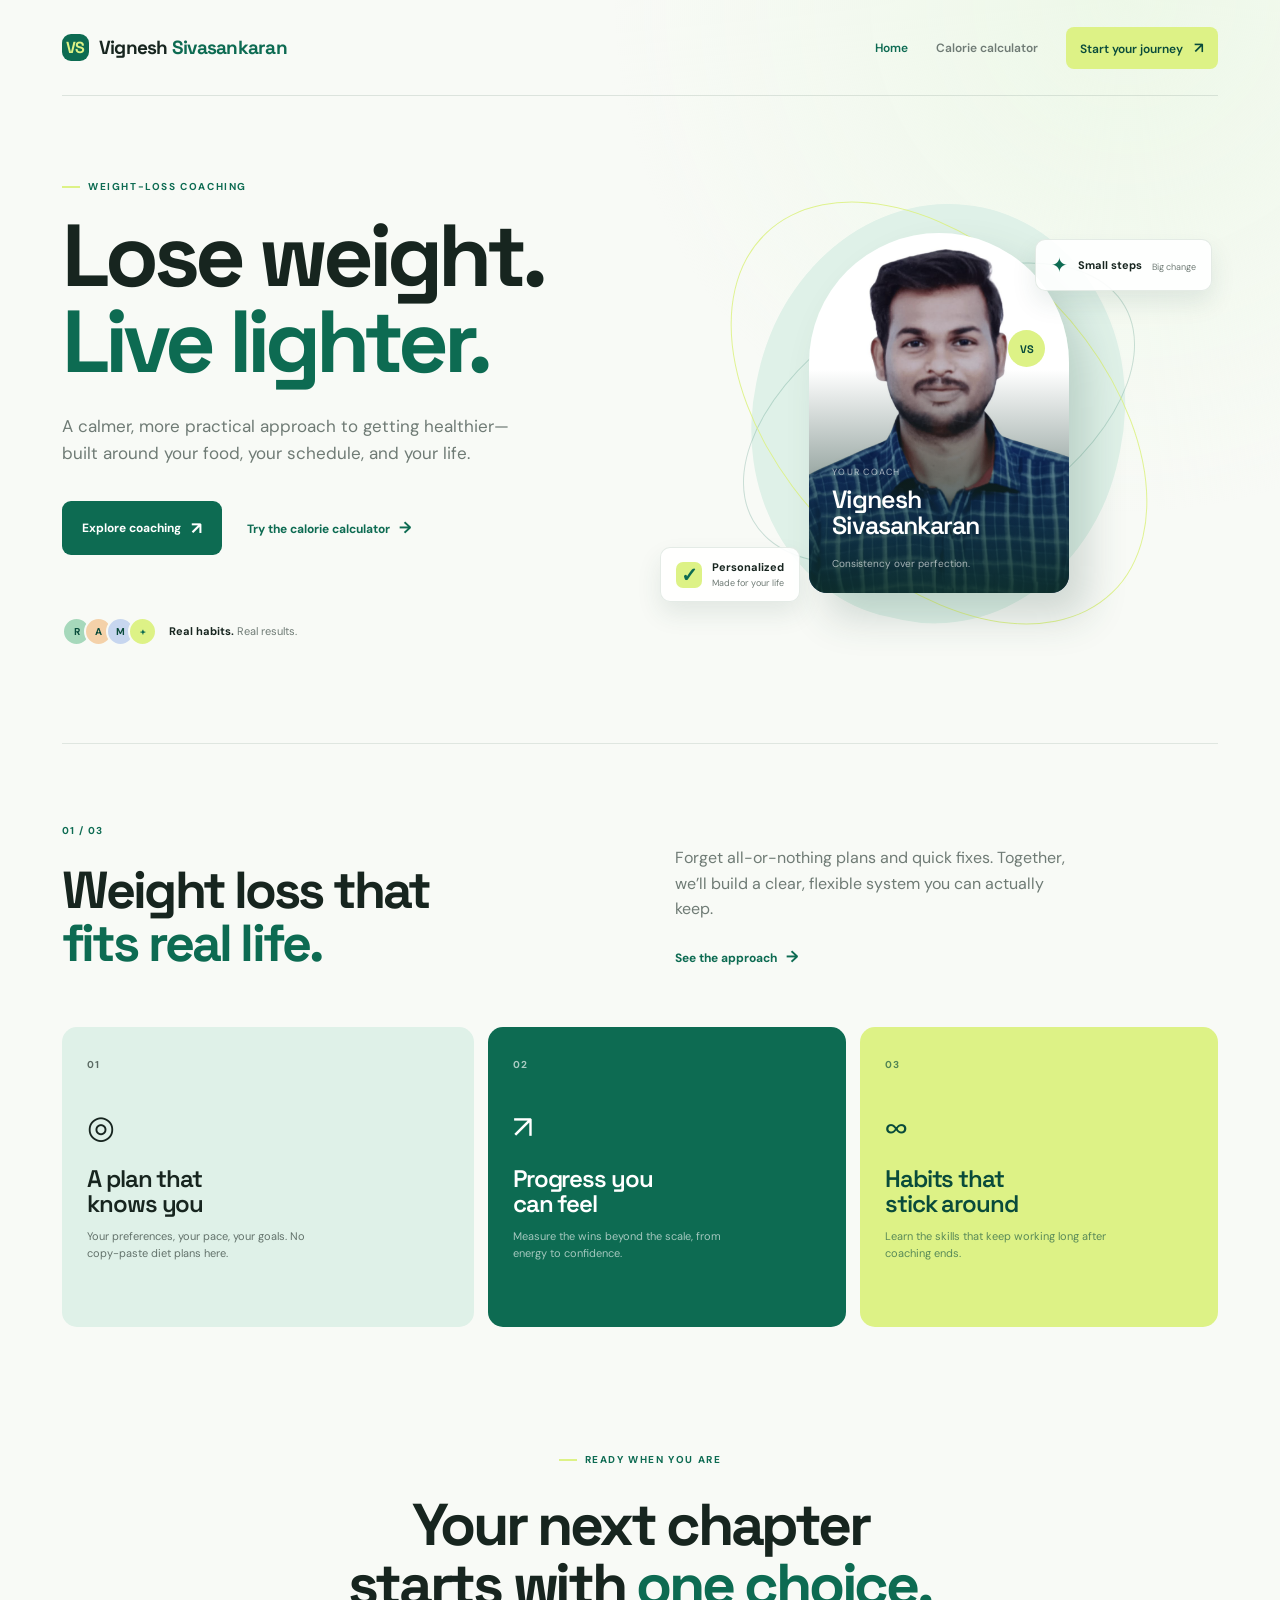
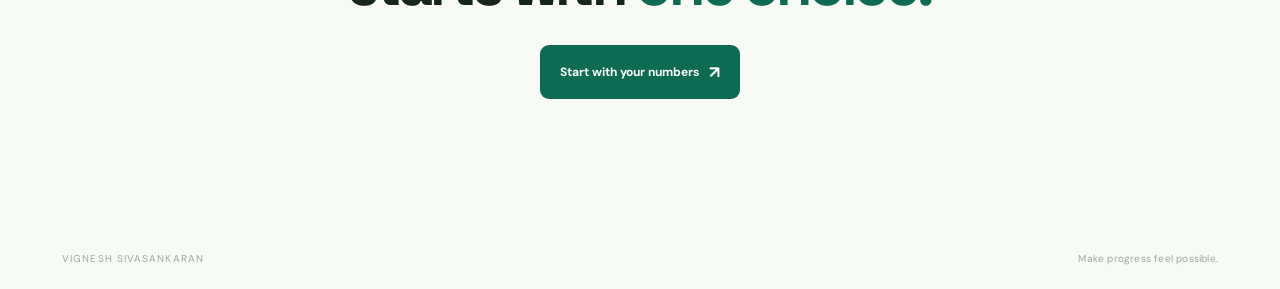
==== index.html @ 62a4c71b "Initial commit" ====
<!doctype html>
<html lang="en">
<head>
  <meta charset="UTF-8" />
  <meta name="viewport" content="width=device-width, initial-scale=1.0" />
  <meta name="description" content="Weight-loss coaching with Vignesh Sivasankaran. Build a healthier routine that fits your real life." />
  <title>Vignesh Sivasankaran | Weight-loss coach</title>
  <link rel="preconnect" href="https://fonts.googleapis.com">
  <link rel="preconnect" href="https://fonts.gstatic.com" crossorigin>
  <link href="https://fonts.googleapis.com/css2?family=DM+Sans:wght@400;500;600;700&family=Space+Grotesk:wght@500;600;700&display=swap" rel="stylesheet">
  <link rel="stylesheet" href="styles.css" />
</head>
<body class="home-page">
  <div class="page-shell">
    <header class="topbar">
      <a class="brand" href="index.html" aria-label="Vignesh Sivasankaran home"><span class="brand-mark" aria-hidden="true">VS</span><span>Vignesh <span class="brand-accent">Sivasankaran</span></span></a>
      <nav class="site-nav" aria-label="Main navigation"><a class="active" href="index.html">Home</a><a href="calculator.html">Calorie calculator</a><a class="nav-cta" href="#start">Start your journey <span aria-hidden="true">↗</span></a></nav>
      <button class="menu-toggle" type="button" aria-label="Toggle navigation" aria-expanded="false">☰</button>
    </header>
    <main>
      <section class="home-hero">
        <div class="home-hero-copy"><div class="eyebrow"><span></span> WEIGHT-LOSS COACHING</div><h1>Lose weight.<br><em>Live lighter.</em></h1><p class="hero-lead">A calmer, more practical approach to getting healthier—built around your food, your schedule, and your life.</p><div class="hero-actions"><a class="primary-button" href="#start">Explore coaching <span aria-hidden="true">↗</span></a><a class="text-link" href="calculator.html">Try the calorie calculator <span aria-hidden="true">→</span></a></div><div class="hero-proof"><div class="avatar-stack"><span>R</span><span>A</span><span>M</span><span>+</span></div><span><strong>Real habits.</strong> Real results.</span></div></div>
        <div class="coach-visual" aria-label="Vignesh Sivasankaran, weight-loss coach"><div class="visual-orbit orbit-one"></div><div class="visual-orbit orbit-two"></div><img class="coach-photo" src="My_Pic.jpeg" alt="Vignesh Sivasankaran, weight-loss coach" /><div class="coach-card"><div class="coach-initials">VS</div><span class="coach-role">YOUR COACH</span><strong>Vignesh<br>Sivasankaran</strong><span class="coach-caption">Consistency over perfection.</span></div><div class="floating-note note-top"><span>✦</span><strong>Small steps</strong><small>Big change</small></div><div class="floating-note note-bottom"><span class="check">✓</span><div><strong>Personalized</strong><small>Made for your life</small></div></div></div>
      </section>
      <section class="philosophy" id="start"><div class="section-intro"><span class="section-number">01 / 03</span><h2>Weight loss that<br><em>fits real life.</em></h2></div><div class="philosophy-copy"><p>Forget all-or-nothing plans and quick fixes. Together, we’ll build a clear, flexible system you can actually keep.</p><a class="text-link" href="#approach">See the approach <span aria-hidden="true">→</span></a></div></section>
      <section class="feature-grid" id="approach"><article class="feature-card feature-large"><span class="feature-number">01</span><div class="feature-icon">◎</div><h3>A plan that<br>knows you</h3><p>Your preferences, your pace, your goals. No copy-paste diet plans here.</p></article><article class="feature-card feature-dark"><span class="feature-number">02</span><div class="feature-icon">↗</div><h3>Progress you<br>can feel</h3><p>Measure the wins beyond the scale, from energy to confidence.</p></article><article class="feature-card feature-lime"><span class="feature-number">03</span><div class="feature-icon">∞</div><h3>Habits that<br>stick around</h3><p>Learn the skills that keep working long after coaching ends.</p></article></section>
      <section class="home-cta"><span class="eyebrow"><span></span> READY WHEN YOU ARE</span><h2>Your next chapter<br>starts with <em>one choice.</em></h2><a class="primary-button" href="calculator.html">Start with your numbers <span aria-hidden="true">↗</span></a></section>
    </main>
    <footer><span>VIGNESH SIVASANKARAN</span><span>Make progress feel possible.</span></footer>
  </div>
  <script>const menuToggle=document.querySelector('.menu-toggle'),nav=document.querySelector('.site-nav');menuToggle?.addEventListener('click',()=>{const open=nav.classList.toggle('is-open');menuToggle.setAttribute('aria-expanded',open);});</script>
</body>
</html>
---- styles.css ----
:root {
  --ink: #17251f;
  --muted: #6f7b75;
  --line: #dfe6e0;
  --cream: #f8faf6;
  --paper: #ffffff;
  --green: #0d6b52;
  --green-dark: #094b3b;
  --mint: #dff1e8;
  --lime: #ddf286;
  --orange: #e9a05b;
  font-family: 'DM Sans', sans-serif;
  color: var(--ink);
  background: var(--cream);
}

* { box-sizing: border-box; }
body { margin: 0; min-width: 320px; background: radial-gradient(circle at 88% 0%, #edf8e8 0, transparent 32rem), var(--cream); }
.page-shell { max-width: 1240px; margin: 0 auto; padding: 0 42px; }
.topbar { height: 96px; display: flex; justify-content: space-between; align-items: center; border-bottom: 1px solid rgba(148, 166, 155, .28); }
.brand { display: flex; align-items: center; gap: 10px; color: var(--ink); text-decoration: none; font: 700 19px 'Space Grotesk', sans-serif; letter-spacing: -.04em; }
.brand-mark { display: grid; place-items: center; width: 27px; height: 27px; border-radius: 9px; background: var(--green); color: var(--lime); font-size: 16px; }
.brand-accent { color: var(--green); }
.topbar-note { color: var(--muted); font-size: 12px; letter-spacing: .01em; }
.site-nav { display: flex; align-items: center; gap: 28px; }
.site-nav a { color: var(--muted); text-decoration: none; font-size: 12px; font-weight: 600; transition: color .2s; }
.site-nav a:hover, .site-nav a.active { color: var(--green); }
.site-nav .nav-cta { padding: 11px 14px; border-radius: 8px; color: var(--green-dark); background: var(--lime); }
.site-nav .nav-cta span { margin-left: 8px; font-size: 15px; }
.menu-toggle { display: none; border: 0; color: var(--green); background: transparent; font-size: 23px; cursor: pointer; }
.status-dot { display: inline-block; width: 7px; height: 7px; margin-right: 8px; border-radius: 50%; background: #78b95d; box-shadow: 0 0 0 4px #e4f2de; }
.hero { padding: 72px 0 48px; max-width: 760px; }
.eyebrow, .step-label { color: var(--green); font-weight: 700; font-size: 10px; letter-spacing: .16em; }
.eyebrow { display: flex; align-items: center; gap: 8px; margin-bottom: 20px; }
.eyebrow span { width: 18px; height: 2px; background: var(--lime); }
h1, h2 { font-family: 'Space Grotesk', sans-serif; margin: 0; letter-spacing: -.055em; }
h1 { font-size: clamp(48px, 7vw, 78px); line-height: .98; max-width: 650px; }
h1 em { color: var(--green); font-style: normal; }
.hero p { margin: 24px 0 0; color: var(--muted); font-size: 17px; }
.calculator-grid { display: grid; grid-template-columns: minmax(0, .92fr) minmax(0, 1.08fr); gap: 22px; align-items: stretch; }
.card { border: 1px solid var(--line); border-radius: 20px; background: var(--paper); box-shadow: 0 14px 40px rgba(25, 57, 42, .05); }
.form-card { padding: 34px; }
.card-heading, .results-topline { display: flex; justify-content: space-between; align-items: flex-start; }
h2 { margin-top: 7px; font-size: 26px; }
.heading-icon { color: var(--green); font-size: 31px; line-height: 1; transform: rotate(-20deg); }
.field-row { display: grid; grid-template-columns: 1fr 1fr; gap: 14px; margin-top: 28px; }
.field { display: block; min-width: 0; }
.field > span, .field legend { display: block; margin-bottom: 9px; color: var(--ink); font-size: 12px; font-weight: 700; }
.field small { color: var(--muted); font-weight: 400; font-size: 11px; }
input, select { width: 100%; height: 48px; padding: 0 14px; border: 1px solid var(--line); border-radius: 9px; color: var(--ink); background: #fbfcfa; font: 500 14px 'DM Sans', sans-serif; outline: none; transition: border-color .2s, box-shadow .2s, background .2s; }
input:focus, select:focus { border-color: var(--green); box-shadow: 0 0 0 3px #def0e7; background: #fff; }
input::placeholder { color: #a3ada8; }
fieldset { border: 0; padding: 0; margin: 0; }
.segmented-control { display: grid; grid-template-columns: 1fr 1fr; height: 48px; overflow: hidden; border: 1px solid var(--line); border-radius: 9px; background: #fbfcfa; }
.segmented-control label { position: relative; cursor: pointer; }
.segmented-control input { position: absolute; opacity: 0; width: 0; height: 0; }
.segmented-control span { display: grid; place-items: center; height: 100%; color: var(--muted); font-size: 12px; font-weight: 600; }
.segmented-control input:checked + span { margin: 3px; height: calc(100% - 6px); border-radius: 6px; color: var(--green-dark); background: var(--mint); }
.activity-field { margin-top: 25px; }
select { appearance: none; background: #fbfcfa url("data:image/svg+xml,%3Csvg xmlns='http://www.w3.org/2000/svg' width='14' height='14' viewBox='0 0 24 24' fill='none' stroke='%236f7b75' stroke-width='2'%3E%3Cpath d='m6 9 6 6 6-6'/%3E%3C/svg%3E") no-repeat right 14px center; padding-right: 42px; }
.calculate-button { width: 100%; height: 52px; margin-top: 30px; border: 0; border-radius: 9px; background: var(--green); color: white; cursor: pointer; font: 700 13px 'DM Sans', sans-serif; letter-spacing: .01em; transition: transform .2s, background .2s, box-shadow .2s; }
.calculate-button span { margin-left: 9px; font-size: 18px; vertical-align: -1px; }
.calculate-button:hover { background: var(--green-dark); box-shadow: 0 8px 18px rgba(13, 107, 82, .2); transform: translateY(-1px); }
.privacy-note { margin: 17px 0 0; color: #98a29d; text-align: center; font-size: 11px; }
.privacy-note span { color: var(--green); margin-right: 5px; }
.form-error { min-height: 15px; margin: 9px 0 -7px; color: #bb5c47; text-align: center; font-size: 11px; }
.results-card { position: relative; overflow: hidden; padding: 34px; background: var(--green); color: white; border: 0; box-shadow: 0 20px 45px rgba(13, 107, 82, .16); }
.results-card::after { content: ''; position: absolute; right: -65px; top: -70px; width: 220px; height: 220px; border: 1px solid rgba(221, 242, 134, .2); border-radius: 50%; box-shadow: 0 0 0 24px rgba(221, 242, 134, .05), 0 0 0 49px rgba(221, 242, 134, .035); pointer-events: none; }
.results-card h2, .results-card .step-label { color: white; }
.results-card .step-label { color: var(--lime); }
.result-badge { padding: 7px 10px; border: 1px solid rgba(255,255,255,.2); border-radius: 20px; color: var(--lime); font-size: 9px; font-weight: 700; letter-spacing: .15em; }
.results-intro { min-height: 39px; max-width: 430px; margin: 18px 0 28px; color: rgba(255,255,255,.65); font-size: 13px; line-height: 1.55; }
.target-list { display: grid; gap: 11px; }
.target { display: grid; grid-template-columns: 39px 1fr auto; gap: 13px; align-items: center; min-height: 79px; padding: 14px; border-radius: 12px; background: rgba(255,255,255,.1); }
.target-maintain { background: rgba(221, 242, 134, .14); }
.target-icon { display: grid; place-items: center; width: 39px; height: 39px; border-radius: 50%; color: var(--green-dark); background: var(--lime); font-size: 20px; font-weight: 700; }
.target-lose .target-icon { color: #fff; background: #75ab92; }
.target-gain .target-icon { color: #fff; background: #d9a161; }
.target-copy span, .target strong { display: block; }
.target-copy span { font-weight: 700; font-size: 13px; }
.target-copy small { display: block; margin-top: 4px; color: rgba(255,255,255,.58); font-size: 10px; }
.target strong { text-align: right; font: 700 25px 'Space Grotesk', sans-serif; color: var(--lime); white-space: nowrap; }
.target strong small { margin-top: 2px; color: rgba(255,255,255,.55); font: 400 10px 'DM Sans', sans-serif; }
.result-footnote { display: flex; align-items: flex-start; gap: 8px; margin-top: 25px; color: rgba(255,255,255,.51); font-size: 10px; line-height: 1.5; }
.info-icon { display: grid; flex: 0 0 auto; place-items: center; width: 15px; height: 15px; border: 1px solid rgba(255,255,255,.45); border-radius: 50%; font-size: 10px; }
footer { display: flex; justify-content: space-between; padding: 33px 0 24px; color: #9ca8a1; font-size: 10px; letter-spacing: .11em; }
footer span:last-child { letter-spacing: .02em; }
.home-hero { display: grid; grid-template-columns: 1fr 1fr; gap: 40px; min-height: 570px; align-items: center; padding: 57px 0 70px; }
.home-hero h1 { font-size: clamp(55px, 7.3vw, 88px); }
.hero-lead { max-width: 475px; margin: 27px 0 0; color: var(--muted); font-size: 17px; line-height: 1.6; }
.hero-actions { display: flex; align-items: center; flex-wrap: wrap; gap: 25px; margin-top: 34px; }
.primary-button { display: inline-flex; align-items: center; gap: 10px; padding: 16px 20px; border-radius: 9px; color: white; background: var(--green); text-decoration: none; font-size: 12px; font-weight: 700; transition: .2s; }
.primary-button:hover { background: var(--green-dark); transform: translateY(-1px); }
.primary-button span { font-size: 17px; }
.text-link { color: var(--green); text-decoration: none; font-size: 12px; font-weight: 700; }
.text-link span { margin-left: 6px; font-size: 16px; }
.hero-proof { display: flex; align-items: center; gap: 12px; margin-top: 62px; color: var(--muted); font-size: 11px; }
.hero-proof strong { color: var(--ink); }
.avatar-stack { display: flex; }
.avatar-stack span { display: grid; place-items: center; width: 29px; height: 29px; margin-left: -7px; border: 2px solid var(--cream); border-radius: 50%; color: var(--green-dark); background: var(--mint); font-size: 10px; font-weight: 700; }
.avatar-stack span:first-child { margin-left: 0; background: #a6d8bb; }.avatar-stack span:nth-child(2) { background: #f4d1a9; }.avatar-stack span:nth-child(3) { background: #c7d6ef; }.avatar-stack span:last-child { color: var(--green); background: var(--lime); }
.coach-visual { position: relative; display: grid; place-items: center; min-height: 520px; }
.coach-visual::before { content: ''; position: absolute; width: 370px; height: 420px; border-radius: 50% 50% 48% 48%; background: var(--mint); transform: rotate(12deg); }
.visual-orbit { position: absolute; border: 1px solid rgba(13,107,82,.2); border-radius: 50%; transform: rotate(-30deg); }.orbit-one { width: 430px; height: 245px; }.orbit-two { width: 500px; height: 320px; transform: rotate(46deg); border-color: rgba(221,242,134,.9); }
.coach-photo { position: absolute; z-index: 1; width: 260px; height: 360px; border-radius: 130px 130px 18px 18px; object-fit: cover; object-position: center top; filter: saturate(.82); box-shadow: 18px 24px 40px rgba(37,82,65,.2); }
.coach-card { position: relative; z-index: 1; display: flex; flex-direction: column; align-items: flex-start; justify-content: flex-end; width: 260px; height: 360px; padding: 23px; overflow: hidden; border-radius: 130px 130px 18px 18px; color: white; background: linear-gradient(155deg, #7d9d84, #245b4c); box-shadow: 18px 24px 40px rgba(37,82,65,.2); }
.coach-card { background: linear-gradient(180deg, transparent 38%, rgba(13,47,37,.88) 100%); box-shadow: none; }
.coach-initials { position: absolute; top: 97px; right: 24px; z-index: 1; display: grid; place-items: center; width: 37px; height: 37px; border-radius: 50%; color: var(--green-dark); background: var(--lime); font: 700 11px 'Space Grotesk', sans-serif; }
.coach-role, .coach-caption { position: relative; z-index: 1; color: rgba(255,255,255,.62); font-size: 9px; letter-spacing: .14em; }.coach-card strong { position: relative; z-index: 1; margin: 8px 0 19px; font: 600 25px/1.05 'Space Grotesk', sans-serif; letter-spacing: -.04em; }.coach-caption { letter-spacing: 0; font-size: 10px; }
.floating-note { position: absolute; z-index: 2; display: flex; align-items: center; gap: 10px; padding: 12px 15px; border: 1px solid rgba(149,176,157,.25); border-radius: 10px; color: var(--ink); background: rgba(255,255,255,.9); box-shadow: 0 12px 24px rgba(37,82,65,.1); font-size: 11px; }.floating-note strong, .floating-note small { display: block; }.floating-note small { margin-top: 3px; color: var(--muted); font-size: 9px; }.floating-note > span:first-child { color: var(--green); font-size: 20px; }.note-top { top: 86px; right: 6px; }.note-bottom { bottom: 71px; left: 0; }.check { display: grid; place-items: center; width: 26px; height: 26px; border-radius: 7px; color: var(--green-dark); background: var(--lime); font-weight: 700; }
.philosophy { display: grid; grid-template-columns: 1fr 1fr; gap: 70px; padding: 74px 0 57px; border-top: 1px solid var(--line); }.section-number, .feature-number { color: var(--green); font-size: 10px; font-weight: 700; letter-spacing: .13em; }.section-intro h2 { margin-top: 25px; font-size: clamp(34px, 4.3vw, 52px); line-height: 1.02; }.section-intro h2 em, .home-cta h2 em { color: var(--green); font-style: normal; }.philosophy-copy { align-self: end; max-width: 390px; padding-bottom: 3px; }.philosophy-copy p { margin: 0 0 24px; color: var(--muted); font-size: 16px; line-height: 1.6; }
.feature-grid { display: grid; grid-template-columns: 1.15fr 1fr 1fr; gap: 14px; }.feature-card { min-height: 300px; padding: 25px; border-radius: 15px; }.feature-large { color: var(--ink); background: var(--mint); }.feature-dark { color: white; background: var(--green); }.feature-lime { color: var(--green-dark); background: var(--lime); }.feature-number { color: inherit; opacity: .65; }.feature-icon { margin-top: 33px; font-size: 32px; }.feature-card h3 { margin: 18px 0 12px; font: 600 24px/1.05 'Space Grotesk', sans-serif; letter-spacing: -.045em; }.feature-card p { max-width: 230px; margin: 0; opacity: .62; font-size: 11px; line-height: 1.55; }
.home-cta { display: flex; flex-direction: column; align-items: center; padding: 126px 0 120px; text-align: center; }.home-cta .eyebrow { margin-bottom: 22px; }.home-cta h2 { font-size: clamp(36px, 5vw, 59px); line-height: 1.02; }.home-cta .primary-button { margin-top: 30px; }
@media (max-width: 760px) { .page-shell { padding: 0 20px; } .topbar { height: 76px; } .topbar-note { display: none; } .site-nav { display: none; position: absolute; z-index: 5; top: 76px; right: 20px; left: 20px; flex-direction: column; align-items: stretch; gap: 0; padding: 9px; border: 1px solid var(--line); border-radius: 12px; background: white; box-shadow: 0 12px 30px rgba(25,57,42,.1); }.site-nav.is-open { display: flex; }.site-nav a { padding: 13px 12px; }.menu-toggle { display: block; }.hero { padding: 54px 0 35px; } .calculator-grid { grid-template-columns: 1fr; } .form-card, .results-card { padding: 26px 22px; } h2 { font-size: 23px; } .home-hero { grid-template-columns: 1fr; gap: 15px; padding-top: 48px; }.home-hero-copy { order: 1; }.coach-visual { order: 0; min-height: 390px; transform: scale(.78); margin: -30px 0 -35px; }.home-hero h1 { font-size: clamp(52px, 16vw, 76px); }.hero-proof { margin-top: 42px; }.philosophy { grid-template-columns: 1fr; gap: 28px; padding-top: 58px; }.feature-grid { grid-template-columns: 1fr; }.feature-card { min-height: 240px; }.home-cta { padding: 90px 0; } }
@media (max-width: 420px) { .field-row { grid-template-columns: 1fr; gap: 20px; margin-top: 24px; } .gender-field { margin-top: 0; } .target { grid-template-columns: 35px 1fr; } .target strong { grid-column: 2; text-align: left; margin-top: -5px; } .target strong small { display: inline; margin-left: 4px; } }
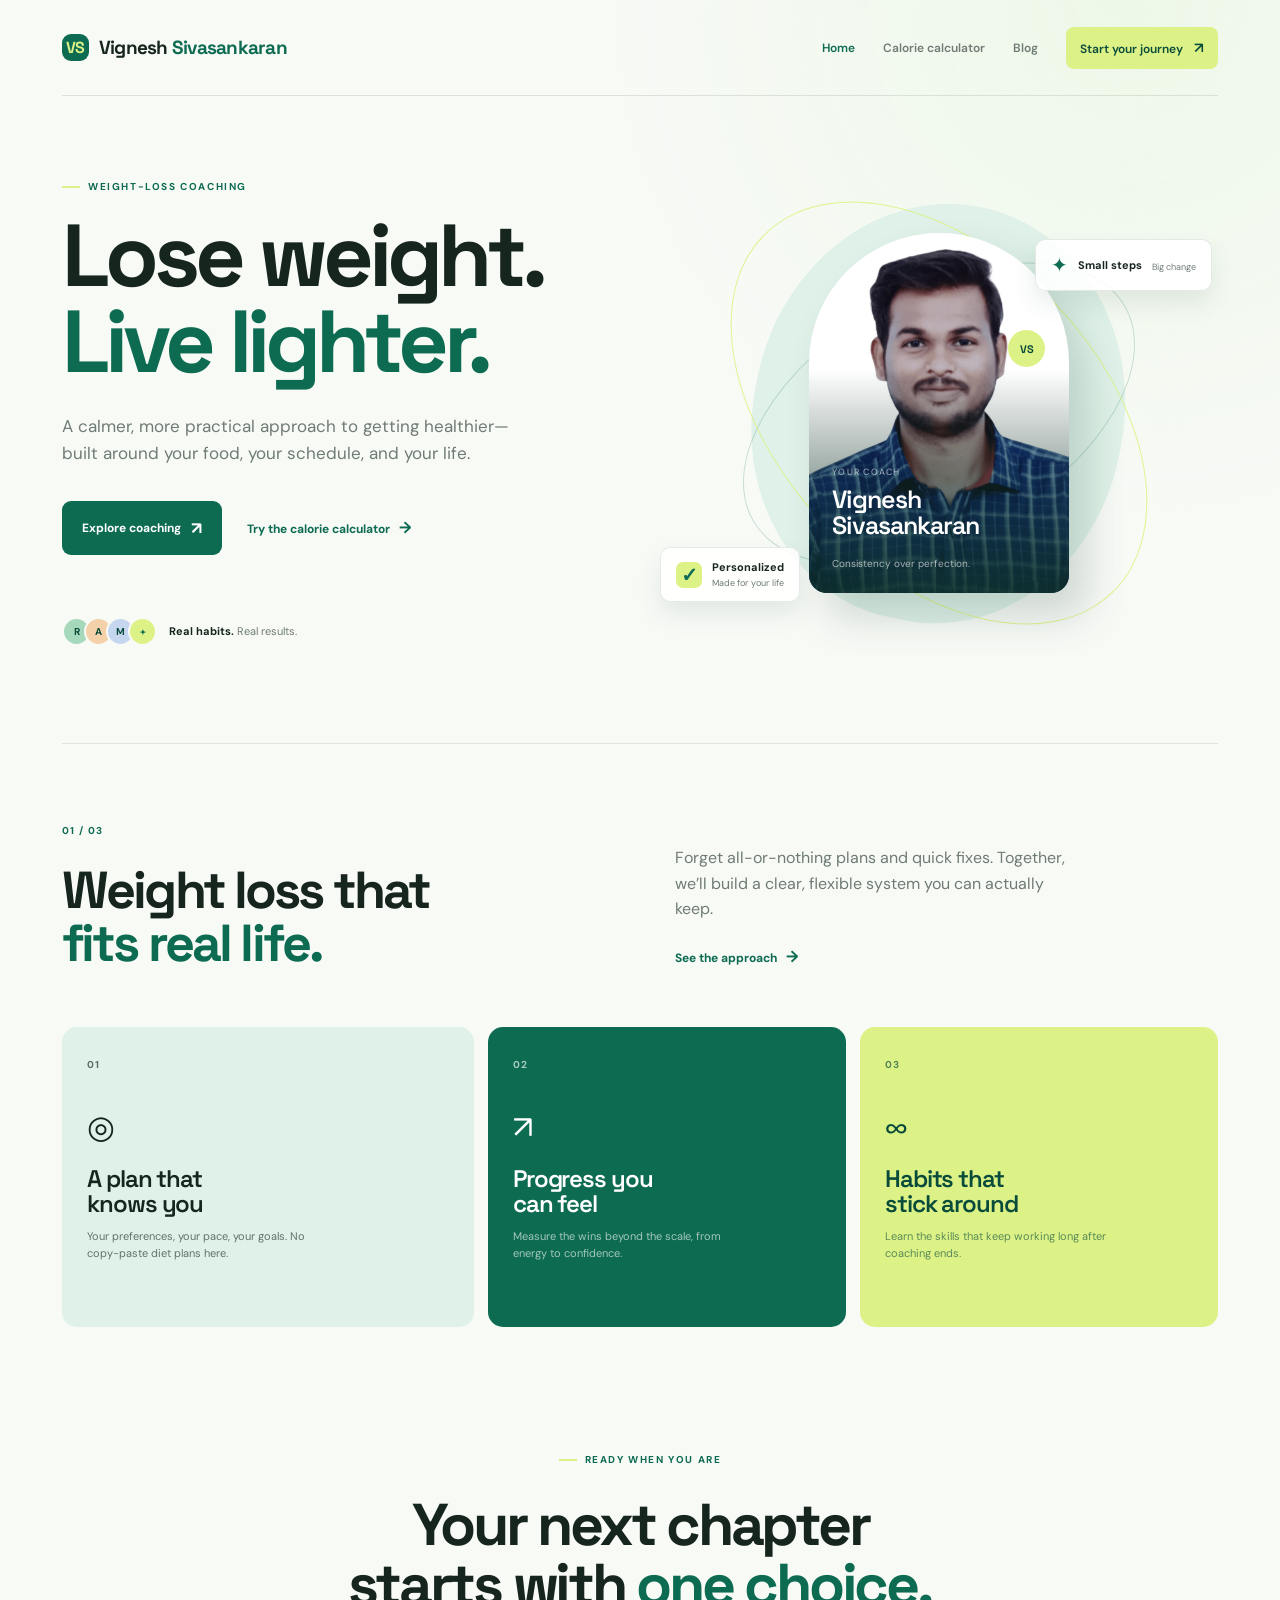
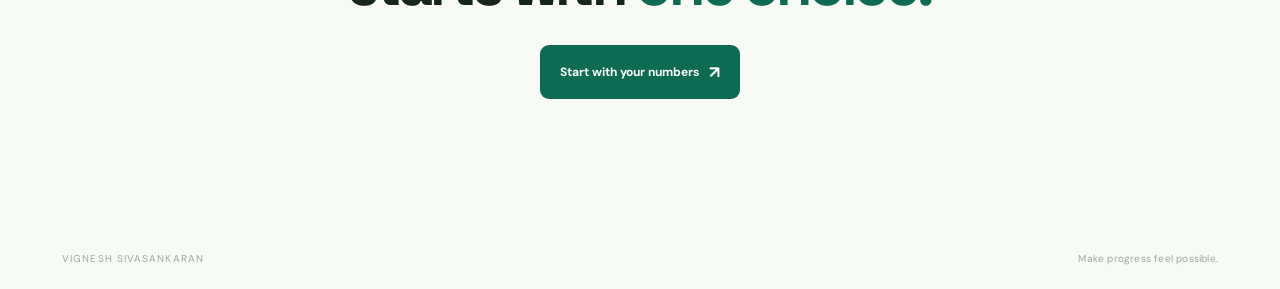
==== commit 805b297c: "blog creation" ====
--- a/index.html
+++ b/index.html
@@ -14,7 +14,7 @@
   <div class="page-shell">
     <header class="topbar">
       <a class="brand" href="index.html" aria-label="Vignesh Sivasankaran home"><span class="brand-mark" aria-hidden="true">VS</span><span>Vignesh <span class="brand-accent">Sivasankaran</span></span></a>
-      <nav class="site-nav" aria-label="Main navigation"><a class="active" href="index.html">Home</a><a href="calculator.html">Calorie calculator</a><a class="nav-cta" href="#start">Start your journey <span aria-hidden="true">↗</span></a></nav>
+      <nav class="site-nav" aria-label="Main navigation"><a class="active" href="index.html">Home</a><a href="calculator.html">Calorie calculator</a><a href="blog.html">Blog</a><a class="nav-cta" href="#start">Start your journey <span aria-hidden="true">↗</span></a></nav>
       <button class="menu-toggle" type="button" aria-label="Toggle navigation" aria-expanded="false">☰</button>
     </header>
     <main>
--- a/styles.css
+++ b/styles.css
@@ -111,5 +111,9 @@
 .philosophy { display: grid; grid-template-columns: 1fr 1fr; gap: 70px; padding: 74px 0 57px; border-top: 1px solid var(--line); }.section-number, .feature-number { color: var(--green); font-size: 10px; font-weight: 700; letter-spacing: .13em; }.section-intro h2 { margin-top: 25px; font-size: clamp(34px, 4.3vw, 52px); line-height: 1.02; }.section-intro h2 em, .home-cta h2 em { color: var(--green); font-style: normal; }.philosophy-copy { align-self: end; max-width: 390px; padding-bottom: 3px; }.philosophy-copy p { margin: 0 0 24px; color: var(--muted); font-size: 16px; line-height: 1.6; }
 .feature-grid { display: grid; grid-template-columns: 1.15fr 1fr 1fr; gap: 14px; }.feature-card { min-height: 300px; padding: 25px; border-radius: 15px; }.feature-large { color: var(--ink); background: var(--mint); }.feature-dark { color: white; background: var(--green); }.feature-lime { color: var(--green-dark); background: var(--lime); }.feature-number { color: inherit; opacity: .65; }.feature-icon { margin-top: 33px; font-size: 32px; }.feature-card h3 { margin: 18px 0 12px; font: 600 24px/1.05 'Space Grotesk', sans-serif; letter-spacing: -.045em; }.feature-card p { max-width: 230px; margin: 0; opacity: .62; font-size: 11px; line-height: 1.55; }
 .home-cta { display: flex; flex-direction: column; align-items: center; padding: 126px 0 120px; text-align: center; }.home-cta .eyebrow { margin-bottom: 22px; }.home-cta h2 { font-size: clamp(36px, 5vw, 59px); line-height: 1.02; }.home-cta .primary-button { margin-top: 30px; }
-@media (max-width: 760px) { .page-shell { padding: 0 20px; } .topbar { height: 76px; } .topbar-note { display: none; } .site-nav { display: none; position: absolute; z-index: 5; top: 76px; right: 20px; left: 20px; flex-direction: column; align-items: stretch; gap: 0; padding: 9px; border: 1px solid var(--line); border-radius: 12px; background: white; box-shadow: 0 12px 30px rgba(25,57,42,.1); }.site-nav.is-open { display: flex; }.site-nav a { padding: 13px 12px; }.menu-toggle { display: block; }.hero { padding: 54px 0 35px; } .calculator-grid { grid-template-columns: 1fr; } .form-card, .results-card { padding: 26px 22px; } h2 { font-size: 23px; } .home-hero { grid-template-columns: 1fr; gap: 15px; padding-top: 48px; }.home-hero-copy { order: 1; }.coach-visual { order: 0; min-height: 390px; transform: scale(.78); margin: -30px 0 -35px; }.home-hero h1 { font-size: clamp(52px, 16vw, 76px); }.hero-proof { margin-top: 42px; }.philosophy { grid-template-columns: 1fr; gap: 28px; padding-top: 58px; }.feature-grid { grid-template-columns: 1fr; }.feature-card { min-height: 240px; }.home-cta { padding: 90px 0; } }
+.blog-hero { max-width: 700px; padding: 82px 0 68px; }.blog-hero h1 { margin-top: 22px; font-size: clamp(52px, 7vw, 82px); line-height: .98; }.blog-hero h1 em { color: var(--green); font-style: normal; }.blog-hero p { max-width: 490px; margin: 25px 0 0; color: var(--muted); font-size: 16px; line-height: 1.6; }
+.post-grid { display: grid; grid-template-columns: 1.2fr 1fr 1fr; gap: 16px; padding-bottom: 80px; }.post-card { overflow: hidden; border: 1px solid var(--line); border-radius: 15px; background: white; box-shadow: 0 10px 30px rgba(25,57,42,.04); }.post-art { position: relative; display: flex; flex-direction: column; justify-content: flex-end; height: 235px; padding: 23px; overflow: hidden; color: var(--green-dark); }.post-art::before, .post-art::after { content: ''; position: absolute; border: 1px solid rgba(13,107,82,.18); border-radius: 50%; }.post-art::before { width: 260px; height: 150px; right: -70px; top: 18px; transform: rotate(-25deg); }.post-art::after { width: 190px; height: 120px; left: -65px; bottom: -32px; transform: rotate(35deg); }.post-art span { position: absolute; top: 18px; left: 22px; font-size: 10px; font-weight: 700; letter-spacing: .14em; }.post-art b { position: relative; z-index: 1; font: 700 31px/.91 'Space Grotesk', sans-serif; letter-spacing: -.07em; }.art-habits { background: var(--mint); }.art-plate { color: white; background: #d99f5b; }.art-plate::before, .art-plate::after { border-color: rgba(255,255,255,.35); }.art-consistency { color: white; background: var(--green); }.art-consistency::before, .art-consistency::after { border-color: rgba(221,242,134,.33); }
+.post-card-body { padding: 23px; }.post-meta { color: var(--green); font-size: 9px; font-weight: 700; letter-spacing: .13em; }.post-card h2 { margin: 13px 0 10px; font-size: 23px; line-height: 1.08; }.post-card h2 a { color: var(--ink); text-decoration: none; }.post-card h2 a:hover { color: var(--green); }.post-card p { min-height: 54px; margin: 0 0 22px; color: var(--muted); font-size: 12px; line-height: 1.55; }.post-card .text-link { font-size: 11px; }.blog-signup { display: grid; grid-template-columns: 1fr 1fr auto; align-items: end; gap: 30px; padding: 70px 0 90px; border-top: 1px solid var(--line); }.blog-signup h2 { margin-top: 20px; font-size: clamp(31px, 4vw, 48px); line-height: 1; }.blog-signup h2 em { color: var(--green); font-style: normal; }.blog-signup p { max-width: 250px; margin: 0; color: var(--muted); font-size: 13px; line-height: 1.5; }.blog-signup .primary-button { margin-bottom: 2px; }
+.article { max-width: 780px; margin: 0 auto; padding: 62px 0 100px; }.back-link { color: var(--green); text-decoration: none; font-size: 11px; font-weight: 700; }.article-header { max-width: 710px; margin: 55px auto 42px; text-align: center; }.article-header h1 { margin-top: 18px; font-size: clamp(44px, 6vw, 72px); line-height: .98; }.article-dek { max-width: 590px; margin: 24px auto 28px; color: var(--muted); font-size: 16px; line-height: 1.55; }.article-byline { display: inline-flex; align-items: center; gap: 10px; color: var(--ink); text-align: left; font-size: 11px; font-weight: 600; }.article-byline small { color: var(--muted); font-size: 10px; font-weight: 400; }.byline-mark { display: grid; place-items: center; width: 32px; height: 32px; border-radius: 50%; color: var(--green-dark); background: var(--lime); font: 700 10px 'Space Grotesk', sans-serif; }.article-art { height: 310px; border-radius: 16px; }.article-art b { font-size: 49px; }.article-content { max-width: 640px; margin: 50px auto 0; }.article-content p { color: #526159; font-size: 16px; line-height: 1.8; }.article-content h2 { margin: 40px 0 12px; font-size: 27px; }.article-content blockquote { margin: 36px 0; padding: 5px 0 5px 24px; border-left: 3px solid var(--lime); color: var(--green); font: 600 22px/1.35 'Space Grotesk', sans-serif; letter-spacing: -.035em; }.article-button { margin-top: 25px; }
+@media (max-width: 760px) { .page-shell { padding: 0 20px; } .topbar { height: 76px; } .topbar-note { display: none; } .site-nav { display: none; position: absolute; z-index: 5; top: 76px; right: 20px; left: 20px; flex-direction: column; align-items: stretch; gap: 0; padding: 9px; border: 1px solid var(--line); border-radius: 12px; background: white; box-shadow: 0 12px 30px rgba(25,57,42,.1); }.site-nav.is-open { display: flex; }.site-nav a { padding: 13px 12px; }.menu-toggle { display: block; }.hero { padding: 54px 0 35px; } .calculator-grid { grid-template-columns: 1fr; } .form-card, .results-card { padding: 26px 22px; } h2 { font-size: 23px; } .home-hero { grid-template-columns: 1fr; gap: 15px; padding-top: 48px; }.home-hero-copy { order: 1; }.coach-visual { order: 0; min-height: 390px; transform: scale(.78); margin: -30px 0 -35px; }.home-hero h1 { font-size: clamp(52px, 16vw, 76px); }.hero-proof { margin-top: 42px; }.philosophy { grid-template-columns: 1fr; gap: 28px; padding-top: 58px; }.feature-grid { grid-template-columns: 1fr; }.feature-card { min-height: 240px; }.home-cta { padding: 90px 0; }.post-grid { grid-template-columns: 1fr; padding-bottom: 55px; }.blog-hero { padding: 56px 0 46px; }.blog-signup { grid-template-columns: 1fr; gap: 22px; padding: 55px 0 70px; }.article { padding-top: 45px; }.article-header { margin-top: 45px; }.article-art { height: 240px; }.article-art b { font-size: 38px; }.article-content { margin-top: 35px; }.article-content p { font-size: 15px; } }
 @media (max-width: 420px) { .field-row { grid-template-columns: 1fr; gap: 20px; margin-top: 24px; } .gender-field { margin-top: 0; } .target { grid-template-columns: 35px 1fr; } .target strong { grid-column: 2; text-align: left; margin-top: -5px; } .target strong small { display: inline; margin-left: 4px; } }
